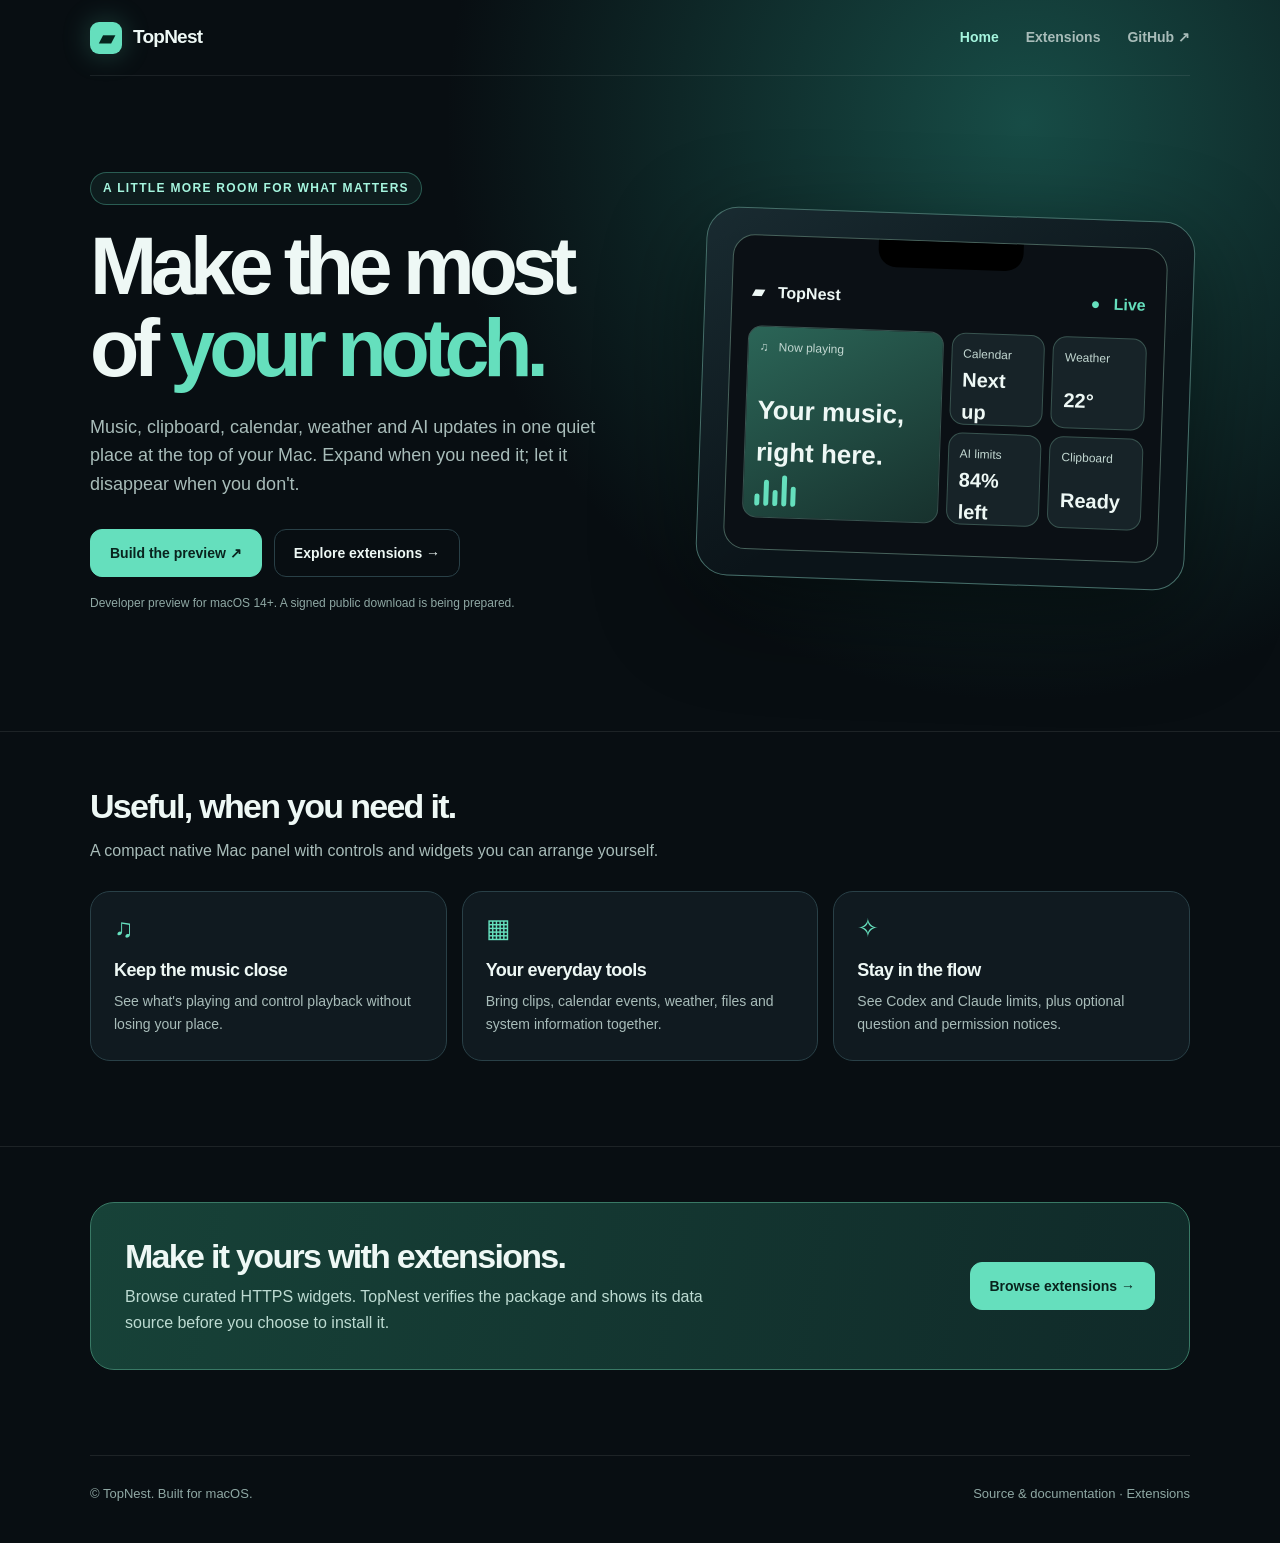
==== docs/index.html @ 3acd24a0 "Add widget extension catalog and project site" ====
<!doctype html>
<html lang="en">
<head>
  <meta charset="utf-8">
  <meta name="viewport" content="width=device-width,initial-scale=1">
  <meta name="theme-color" content="#080e12">
  <meta name="description" content="TopNest brings music, widgets, clipboard, calendar and AI updates to your Mac's notch.">
  <title>TopNest — More from your notch</title>
  <link rel="stylesheet" href="assets/style.css">
</head>
<body>
  <header class="site-header wrap">
    <a class="brand" href="./" aria-label="TopNest home"><span class="brand-mark" aria-hidden="true">▰</span>TopNest</a>
    <nav class="nav" aria-label="Main navigation"><a href="./" aria-current="page">Home</a><a href="extensions/">Extensions</a><a href="https://github.com/qobulovasror/TopNest">GitHub ↗</a></nav>
  </header>
  <main>
    <section class="hero wrap">
      <div>
        <span class="eyebrow">A little more room for what matters</span>
        <h1>Make the most of <span>your notch.</span></h1>
        <p class="lead">Music, clipboard, calendar, weather and AI updates in one quiet place at the top of your Mac. Expand when you need it; let it disappear when you don't.</p>
        <div class="actions"><a class="button button-primary" href="https://github.com/qobulovasror/TopNest#get-started">Build the preview ↗</a><a class="button" href="extensions/">Explore extensions →</a></div>
        <p class="small-note">Developer preview for macOS 14+. A signed public download is being prepared.</p>
      </div>
      <div class="preview" aria-label="Illustration of the TopNest panel">
        <div class="screen"><div class="screen-top"><span>▰ &nbsp; TopNest</span><b>● &nbsp; Live</b></div><div class="mock-grid"><div class="mock-card music"><span>♫ &nbsp; Now playing</span><div><strong>Your music,<br>right here.</strong><div class="mock-bars"><i></i><i></i><i></i><i></i><i></i></div></div></div><div class="mock-card"><span>Calendar</span><strong>Next up</strong></div><div class="mock-card"><span>Weather</span><strong>22°</strong></div><div class="mock-card"><span>AI limits</span><strong>84% left</strong></div><div class="mock-card"><span>Clipboard</span><strong>Ready</strong></div></div></div>
      </div>
    </section>
    <section class="section"><div class="wrap"><h2>Useful, when you need it.</h2><p class="section-intro">A compact native Mac panel with controls and widgets you can arrange yourself.</p><div class="feature-grid"><article class="feature"><div class="icon">♫</div><h3>Keep the music close</h3><p>See what's playing and control playback without losing your place.</p></article><article class="feature"><div class="icon">▦</div><h3>Your everyday tools</h3><p>Bring clips, calendar events, weather, files and system information together.</p></article><article class="feature"><div class="icon">✧</div><h3>Stay in the flow</h3><p>See Codex and Claude limits, plus optional question and permission notices.</p></article></div></div></section>
    <section class="section"><div class="wrap callout"><div><h2>Make it yours with extensions.</h2><p>Browse curated HTTPS widgets. TopNest verifies the package and shows its data source before you choose to install it.</p></div><a class="button button-primary" href="extensions/">Browse extensions →</a></div></section>
  </main>
  <footer class="footer wrap"><span>© TopNest. Built for macOS.</span><span><a href="https://github.com/qobulovasror/TopNest">Source & documentation</a> · <a href="extensions/">Extensions</a></span></footer>
</body>
</html>
---- docs/assets/style.css ----
:root{color-scheme:dark;--bg:#080e12;--surface:#101a20;--surface2:#15232a;--line:#294047;--text:#eef8f5;--muted:#a8bcb9;--accent:#65dfbd;--accent2:#a5f5de;--shadow:0 30px 100px #0007}
*{box-sizing:border-box}html{scroll-behavior:smooth}body{margin:0;background:radial-gradient(circle at 80% 8%,#174c46 0,transparent 33%),var(--bg);color:var(--text);font:16px/1.6 -apple-system,BlinkMacSystemFont,"Segoe UI",sans-serif}a{color:inherit;text-decoration:none}button{font:inherit}.wrap{width:min(1100px,calc(100% - 40px));margin:auto}
.site-header{height:76px;display:flex;align-items:center;justify-content:space-between;border-bottom:1px solid #ffffff14}.brand{display:flex;align-items:center;gap:11px;font-weight:750;font-size:19px;letter-spacing:-.04em}.brand-mark{width:32px;height:32px;border-radius:9px;background:var(--accent);color:#06241e;display:grid;place-items:center;font-size:20px;box-shadow:0 0 28px #65dfbd42}.nav{display:flex;align-items:center;gap:27px;color:var(--muted);font-size:14px;font-weight:600}.nav a:hover,.nav a[aria-current=page]{color:var(--accent2)}
.hero{padding:96px 0 105px;display:grid;grid-template-columns:1.05fr .95fr;gap:70px;align-items:center}.eyebrow{display:inline-flex;align-items:center;gap:8px;border:1px solid #65dfbd55;color:var(--accent2);background:#65dfbd12;border-radius:999px;padding:6px 12px;font-size:12px;font-weight:750;text-transform:uppercase;letter-spacing:.11em}.hero h1,.page-heading h1{font-size:clamp(44px,6.3vw,82px);line-height:1.02;letter-spacing:-.075em;margin:20px 0 23px;max-width:720px}.hero h1 span,.page-heading h1 span{color:var(--accent)}.lead{font-size:18px;color:var(--muted);max-width:590px;margin:0 0 30px}.actions{display:flex;flex-wrap:wrap;gap:12px}.button{display:inline-flex;align-items:center;justify-content:center;border:1px solid var(--line);border-radius:12px;padding:12px 19px;font-weight:700;font-size:14px;min-height:46px;transition:transform .18s,background .18s,border-color .18s}.button:hover{transform:translateY(-2px);border-color:var(--accent)}.button-primary{background:var(--accent);border-color:var(--accent);color:#09241e}.button-primary:hover{background:var(--accent2)}.small-note{font-size:12px;color:#8fa8a4;margin-top:17px}
.preview{border-radius:32px;border:1px solid #466e69;background:linear-gradient(150deg,#192b31,#0b1419 60%);padding:26px;box-shadow:var(--shadow);transform:rotate(2deg)}.screen{height:315px;border-radius:22px;background:#0b1015;border:1px solid #47625b;position:relative;overflow:hidden}.screen:before{content:"";position:absolute;left:50%;transform:translateX(-50%);top:0;width:145px;height:27px;border-radius:0 0 18px 18px;background:#000}.screen-top{display:flex;justify-content:space-between;margin:44px 20px 20px;font-weight:700}.screen-top b{color:var(--accent)}.mock-grid{display:grid;grid-template-columns:repeat(4,1fr);grid-template-rows:92px 92px;gap:8px;margin:0 17px}.mock-card{border:1px solid #38534f;border-radius:14px;background:#172328;padding:11px;display:flex;flex-direction:column;justify-content:space-between;font-size:12px;color:#c2d7d1}.mock-card strong{font-size:20px;color:var(--text)}.mock-card.music{grid-column:span 2;grid-row:span 2;background:linear-gradient(150deg,#2b6557,#17312d)}.mock-card.music strong{font-size:26px}.mock-bars{display:flex;align-items:end;gap:4px;height:32px}.mock-bars i{display:block;background:var(--accent);width:5px;border-radius:3px}.mock-bars i:nth-child(1){height:35%}.mock-bars i:nth-child(2){height:80%}.mock-bars i:nth-child(3){height:50%}.mock-bars i:nth-child(4){height:95%}.mock-bars i:nth-child(5){height:60%}
.section{padding:55px 0 85px;border-top:1px solid #ffffff16}.section h2{font-size:34px;letter-spacing:-.05em;line-height:1.16;margin:0 0 12px}.section-intro{color:var(--muted);max-width:650px;margin:0 0 27px}.feature-grid{display:grid;grid-template-columns:repeat(3,1fr);gap:15px}.feature{background:var(--surface);border:1px solid var(--line);border-radius:20px;padding:23px;min-height:170px}.feature .icon{font-size:26px;color:var(--accent);line-height:1}.feature h3{font-size:18px;letter-spacing:-.03em;margin:15px 0 6px}.feature p{color:var(--muted);font-size:14px;margin:0}
.callout{background:linear-gradient(100deg,#174238,#102a29);border:1px solid #397965;border-radius:24px;padding:34px;display:flex;justify-content:space-between;align-items:center;gap:25px}.callout h2{margin:0 0 8px}.callout p{margin:0;color:#bddbd2;max-width:600px}.footer{border-top:1px solid #ffffff16;padding:28px 0 38px;display:flex;justify-content:space-between;gap:20px;font-size:13px;color:#8fa8a4}.footer a:hover{color:var(--accent)}
.page-heading{padding:70px 0 36px}.page-heading h1{font-size:clamp(40px,5.5vw,65px);margin-bottom:17px}.page-heading p{color:var(--muted);max-width:650px;font-size:17px}.extension-grid{display:grid;grid-template-columns:repeat(2,minmax(0,1fr));gap:16px;padding-bottom:65px}.extension-card{background:var(--surface);border:1px solid var(--line);border-radius:22px;padding:24px;display:flex;flex-direction:column;min-height:245px}.extension-top{display:flex;gap:14px;align-items:center}.extension-icon{display:grid;place-items:center;width:45px;height:45px;border-radius:14px;background:#66e0be26;color:var(--accent);font-size:24px}.extension-card h2{font-size:21px;letter-spacing:-.04em;margin:0;line-height:1.2}.extension-card .byline{color:#8ca6a1;font-size:12px;margin:2px 0 0}.extension-card p{color:var(--muted);font-size:14px}.extension-actions{margin-top:auto;display:flex;gap:10px;flex-wrap:wrap}.status{color:var(--muted);font-size:14px}.steps{padding:0 0 85px}.steps ol{display:grid;grid-template-columns:repeat(3,1fr);gap:15px;list-style:none;counter-reset:step;padding:0}.steps li{counter-increment:step;background:var(--surface);border:1px solid var(--line);border-radius:18px;padding:20px;color:var(--muted);font-size:14px}.steps li:before{content:counter(step);display:grid;place-items:center;width:30px;height:30px;border-radius:50%;background:var(--accent);color:#09241e;font-weight:800;margin-bottom:13px}
@media(max-width:800px){.hero{grid-template-columns:1fr;padding:70px 0;gap:45px}.preview{max-width:570px;transform:none}.feature-grid,.steps ol{grid-template-columns:1fr 1fr}.extension-grid{grid-template-columns:1fr}.callout{align-items:flex-start;flex-direction:column}}
@media(max-width:550px){.wrap{width:min(100% - 28px,1100px)}.site-header{height:66px}.nav{gap:14px;font-size:12px}.brand{font-size:17px}.brand-mark{width:28px;height:28px}.hero h1{font-size:48px}.lead{font-size:16px}.feature-grid,.steps ol{grid-template-columns:1fr}.screen{height:290px}.mock-grid{grid-template-rows:80px 80px}.preview{padding:14px}.footer{flex-direction:column}.page-heading{padding-top:52px}}
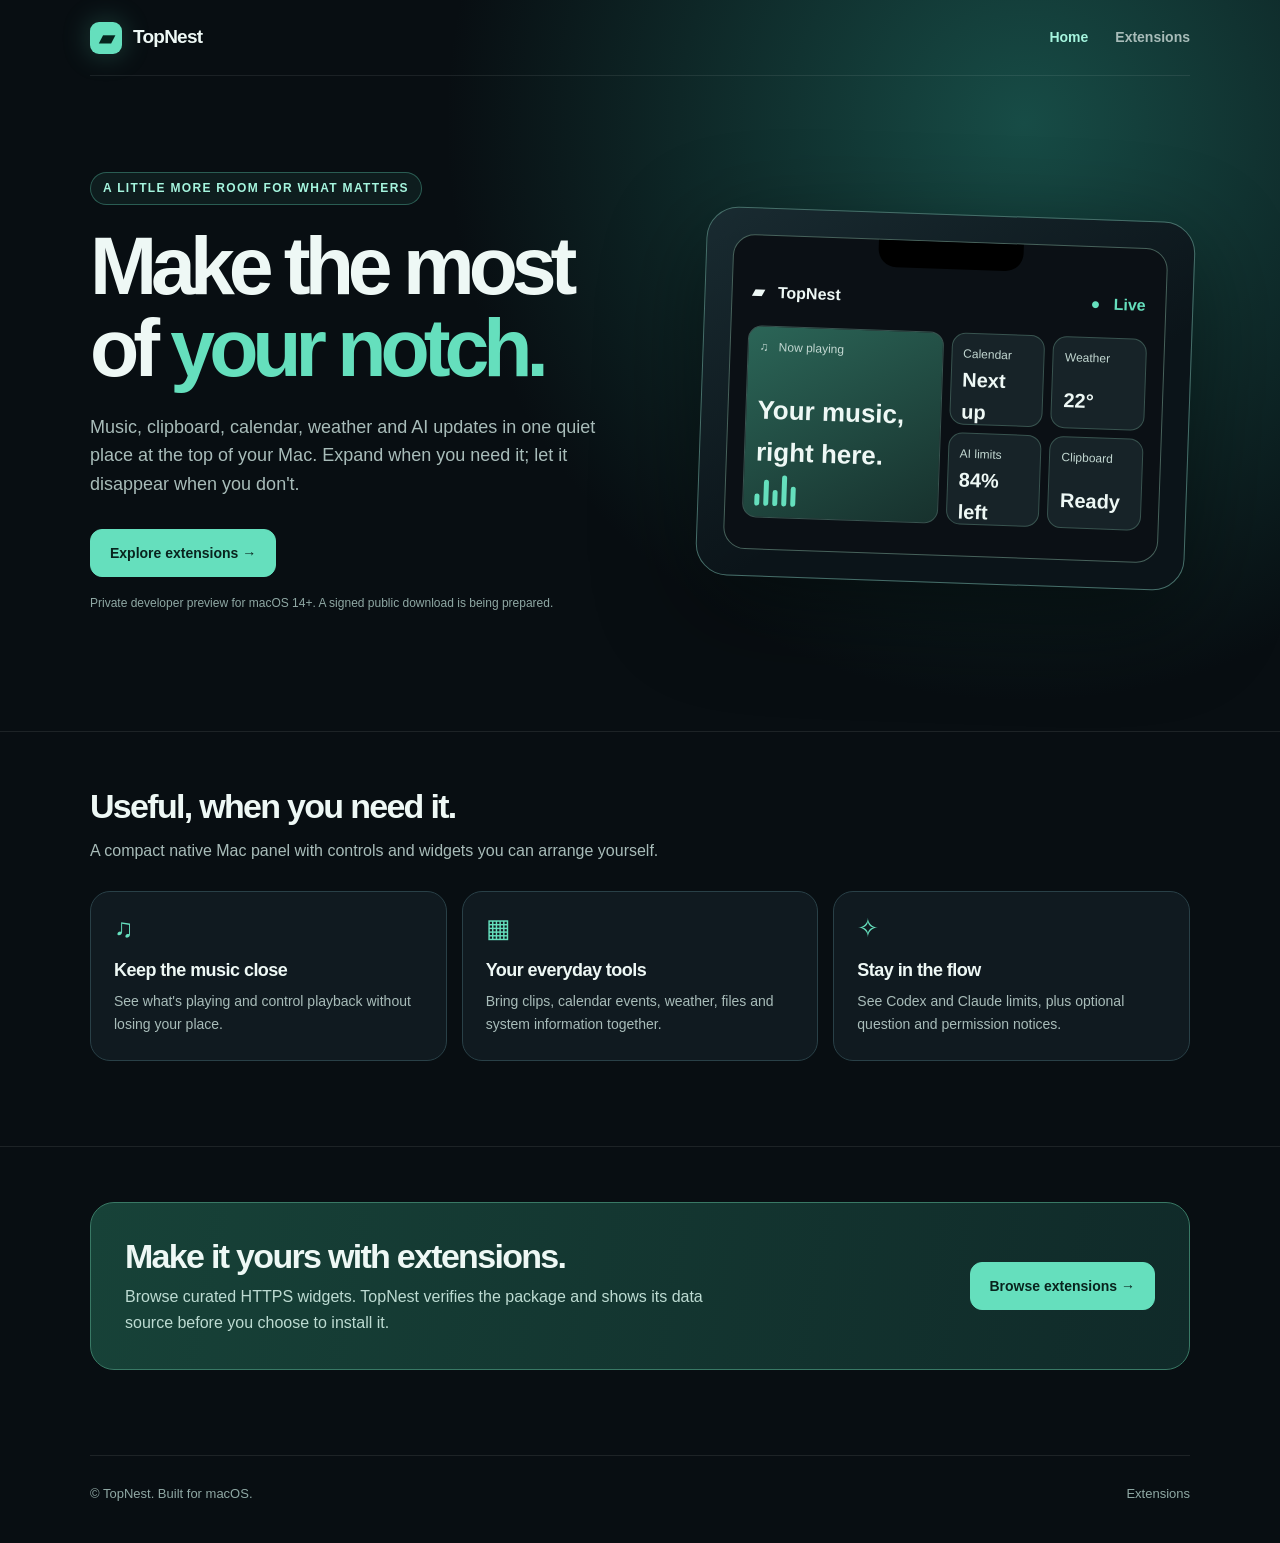
==== commit e07671f1: "Point extension catalog to public site" ====
--- a/docs/index.html
+++ b/docs/index.html
@@ -11,7 +11,7 @@
 <body>
   <header class="site-header wrap">
     <a class="brand" href="./" aria-label="TopNest home"><span class="brand-mark" aria-hidden="true">▰</span>TopNest</a>
-    <nav class="nav" aria-label="Main navigation"><a href="./" aria-current="page">Home</a><a href="extensions/">Extensions</a><a href="https://github.com/qobulovasror/TopNest">GitHub ↗</a></nav>
+    <nav class="nav" aria-label="Main navigation"><a href="./" aria-current="page">Home</a><a href="extensions/">Extensions</a></nav>
   </header>
   <main>
     <section class="hero wrap">
@@ -19,8 +19,8 @@
         <span class="eyebrow">A little more room for what matters</span>
         <h1>Make the most of <span>your notch.</span></h1>
         <p class="lead">Music, clipboard, calendar, weather and AI updates in one quiet place at the top of your Mac. Expand when you need it; let it disappear when you don't.</p>
-        <div class="actions"><a class="button button-primary" href="https://github.com/qobulovasror/TopNest#get-started">Build the preview ↗</a><a class="button" href="extensions/">Explore extensions →</a></div>
-        <p class="small-note">Developer preview for macOS 14+. A signed public download is being prepared.</p>
+        <div class="actions"><a class="button button-primary" href="extensions/">Explore extensions →</a></div>
+        <p class="small-note">Private developer preview for macOS 14+. A signed public download is being prepared.</p>
       </div>
       <div class="preview" aria-label="Illustration of the TopNest panel">
         <div class="screen"><div class="screen-top"><span>▰ &nbsp; TopNest</span><b>● &nbsp; Live</b></div><div class="mock-grid"><div class="mock-card music"><span>♫ &nbsp; Now playing</span><div><strong>Your music,<br>right here.</strong><div class="mock-bars"><i></i><i></i><i></i><i></i><i></i></div></div></div><div class="mock-card"><span>Calendar</span><strong>Next up</strong></div><div class="mock-card"><span>Weather</span><strong>22°</strong></div><div class="mock-card"><span>AI limits</span><strong>84% left</strong></div><div class="mock-card"><span>Clipboard</span><strong>Ready</strong></div></div></div>
@@ -29,6 +29,6 @@
     <section class="section"><div class="wrap"><h2>Useful, when you need it.</h2><p class="section-intro">A compact native Mac panel with controls and widgets you can arrange yourself.</p><div class="feature-grid"><article class="feature"><div class="icon">♫</div><h3>Keep the music close</h3><p>See what's playing and control playback without losing your place.</p></article><article class="feature"><div class="icon">▦</div><h3>Your everyday tools</h3><p>Bring clips, calendar events, weather, files and system information together.</p></article><article class="feature"><div class="icon">✧</div><h3>Stay in the flow</h3><p>See Codex and Claude limits, plus optional question and permission notices.</p></article></div></div></section>
     <section class="section"><div class="wrap callout"><div><h2>Make it yours with extensions.</h2><p>Browse curated HTTPS widgets. TopNest verifies the package and shows its data source before you choose to install it.</p></div><a class="button button-primary" href="extensions/">Browse extensions →</a></div></section>
   </main>
-  <footer class="footer wrap"><span>© TopNest. Built for macOS.</span><span><a href="https://github.com/qobulovasror/TopNest">Source & documentation</a> · <a href="extensions/">Extensions</a></span></footer>
+  <footer class="footer wrap"><span>© TopNest. Built for macOS.</span><span><a href="extensions/">Extensions</a></span></footer>
 </body>
 </html>
